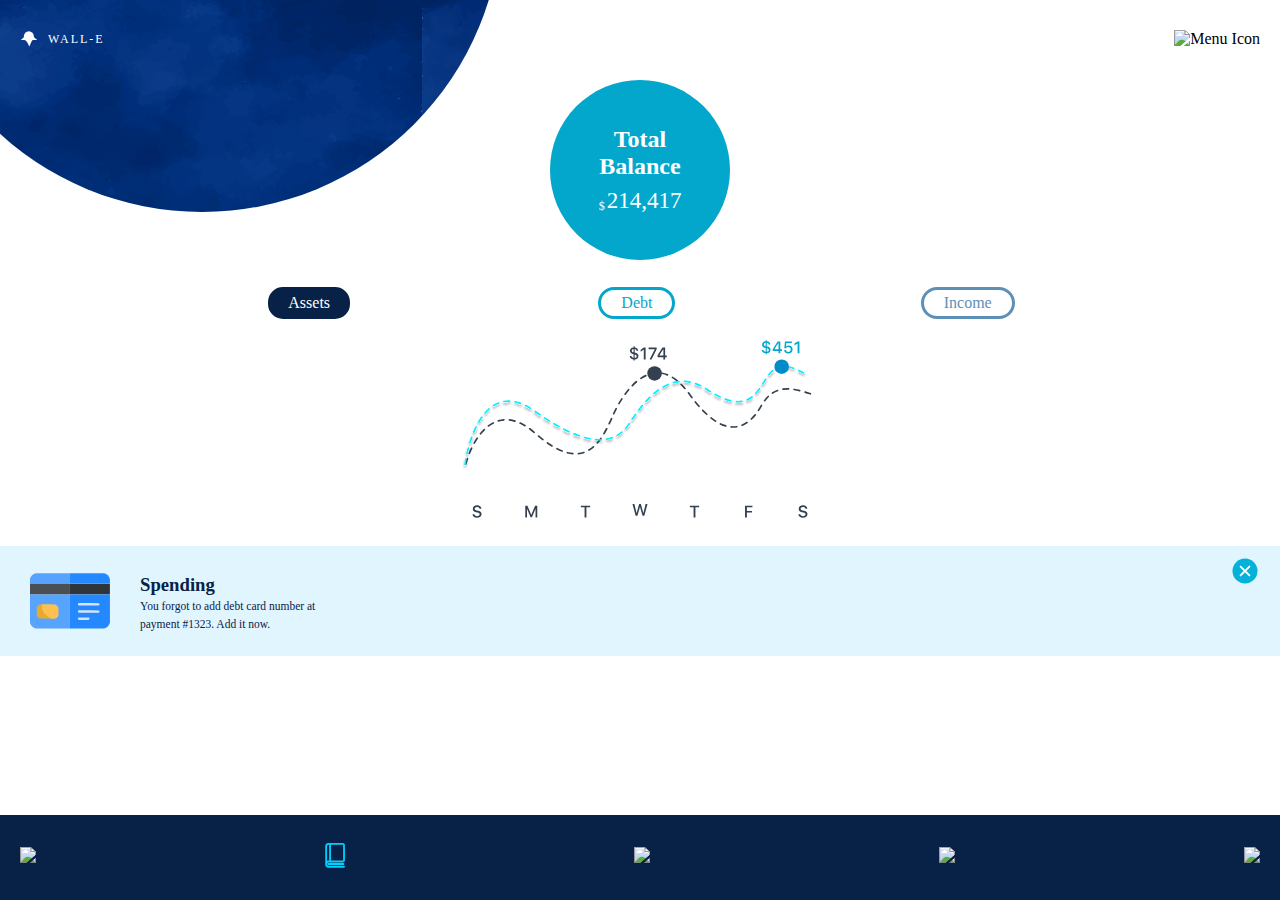
==== views/balance.html @ fe0b7c59 "release :bookmark: Balance.html" ====
<!DOCTYPE html>
<html lang="en">
<head>
    <meta charset="UTF-8">
    <meta name="viewport" content="width=device-width, initial-scale=1.0">

    <link rel="stylesheet" href="../css/balance.css">
    <title>Virtual Wallet - Balance View</title>

</head>


<body>

    <header class="header">
        <div class="header__circulo-grande"></div>
        <div class="header__logo-menu">
            <div class="logo-menu__logo">
                <img src="../storage/image/inveto-white-symbol.svg" alt="Invento Logo">
                <small>WALL-E</small>
            </div>

            <div class="logo-menu__menu">
                <img src="../storage/image/icon-line-menu-white.svg" alt="Menu Icon">
            </div>
        </div>
        <div class="header__circulo-pequeño">
            <div class="circulo-pequeño__titulo">
                <h2>Total</h2>
                <h2>Balance</h2>
            </div>

            <div class="circulo-pequeño__dinero">
                <span>$</span>
                <p>214,417</p>
            </div>
        </div>

    </header>



    <main class="main">

        <div class="financial-management">

            <div class="main__finacial-management">
                <p>Assets</p>
                <p>Debt</p>
                <p>Income</p>
                
            </div>
            
            <div class="main__finacial-management-image">
                <img src="../storage/image/graphic.svg">
            </div>
        </div>

        <article class="main__spending">

            <div class="spending__exit">
                <img src="../storage/image/x-green.svg">
            </div>


            <div class="spending__content">
                <div class="spending__card">
                    <img src="../storage/image/card.svg">
                </div>
                <div class="spending__text">
                    <h3>Spending</h3>
                    <small>You forgot to add debt card number at payment #1323. Add it now.</small>
                </div>
            </div>
        
        </article>
    </main>







    <footer class="footer">
        <ul class="footer__navigation-icons">
            <li>
                <a href="#">
                    <img src="../storage/image/white-home-footer.svg">
                </a>
            </li>

            <li>
                <a href="balance.html">
                    <img src="../storage/image/green-content-footer.svg">
                </a>
            </li>

            <li>
                <a href="./cards.html">
                    <img src="../storage/image/white-menu-footer.svg">
                </a>
            </li>

            <li>
                <a href="#">
                    <img src="../storage/image/white-bell-footer.svg">
                </a>
            </li>

            <li class="navigation-icons__user">
                <a href="../index.html">
                    <img src="../storage/image/user-white.svg">
                </a>
            </li>
        </ul>
    </footer>


</body>

</html>
---- css/balance.css ----
@import url(variables.css);
*{
    padding: 0;
    margin: 0;
    box-sizing: border-box;
}

body{
    background-color: var(--color-4)
}

.header {
    display: flex;
    flex-direction: column;
    padding-left: var(--space-layout-padding-left);
    padding-right: var(--space-layout-padding-right);
    padding-top: var(--space-layout-padding-top);
    padding-bottom: var(--space-layout-padding-bottom);
    background-color: var(--color-4);
    height: 230px;
    position: relative; /* Importante para que el círculo se posicione correctamente */
    /* overflow: hidden; */
    
}
.header__circulo-grande{
    width: 600px;
    height: 600px;
    background-image: url(../storage/image/background-texture.svg);
    background-image: cover;
    background-size: 520px;
    border-radius: 50%; /* Hace que el elemento tenga forma de círculo */
    position: absolute; /* Posicionamiento absoluto me permite que el contenido de .header__logo-menu pueda superponerse al círculo.*/
    top:-388px;
    left:-98px

}

.header__logo-menu {
    /* background-color: blue; */
    display: flex;
    justify-content: space-between;
    align-items: center;
    margin-bottom: var(--space-layout-margin-bottom);
    position: relative; /* Establezco posición relativa para que el z-index funcione */
    z-index: 1; /* Coloco el contenido por encima del círculo */

    
}


/* Estilos para el contenedor del logotipo (imagen del logotipo y nombre de la virtual wallet) */
.logo-menu__logo {
    display: flex;
    align-items: center;
    gap:10px
}

/* Estilos para la imagen del logotipo */
.logo-menu__logo img{
    width: 18px;
    height: 18px;
}

/* Estilos para el nombre de la virtual wallet que acompaña a logotipo de la compañia */
.logo-menu__logo small{
    font-family: "Roboto-Bold";
    font-size: 12px;
    color: var(--color-4);
    letter-spacing: 2px
}


.logo-menu__menu {

}


/*Estilo para las tres barras del menú que se encuentran el parte superior derecha*/
.logo-menu__menu img{
    width: 18px;
    height: 18px;
}



.header__circulo-pequeño {
    display: flex;
    flex-direction: column;
    justify-content: center;
    align-items: center;
    gap: 8px;
    width: 180px; 
    height: 180px; 
    background-color: var( --color-2);
    border-radius: 50%; /* Para que el div tenga forma de círculo */
    position: absolute;
    top: 80px; /* Lo ajusté verticalmente */
    left: 50%; /* Lo posicioné horizontalmente*/
    transform: translateX(-50%); /* Para centrar horizontalmente el círculo pequeño */
    z-index: 2; /* Para que esté sobre el círculo grande */
    color: var(--color-4)

}

.circulo-pequeño__titulo h2{
    font-family: "Roboto-Bold";
    text-align: center;
}


.circulo-pequeño__dinero{
    display: flex;
    align-items: end;
    gap:2px;
}

.circulo-pequeño__dinero p{
    font-family: "Roboto-Bold";
    font-size: 23px;
}

.circulo-pequeño__dinero span{
    font-family: "Roboto-Bold";
    font-size: 12px;
}






/*
------------------------------
ESTILOS PARA EL APARTADO MAIN
------------------------------
*/

.main {

    /* background-color: pink; */
    display: flex;
    flex-direction: column;
    margin-top: 54px;
    padding-bottom: 10px;
   

}


.financial-management{
    padding-left: var(--space-layout-padding-left);
    padding-right: var(--space-layout-padding-right);
}

.main__finacial-management {
    display: flex;
    align-items: center;
    flex-direction: row;
    justify-content: space-evenly;
}


.main__finacial-management p{
    font-family: "Roboto-Light";
    padding: 4px 20px;
    border-radius: 18px;
}
.main__finacial-management p:first-child{
    border: solid;
    background-color: var(--color-1);
    color: var(--color-4);
    padding: 7px 20px
}

.main__finacial-management p:nth-child(2){
    border: solid;
    border-color: var(--color-2);
    color: var(--color-2)
}

.main__finacial-management p:last-child{
    border: solid;
    border-color: var(--color-3);
    color: var(--color-3)
}

.main__finacial-management-image {
    margin-top: 15px;
    display: flex;
    justify-content: center;
    /* background-color: burlywood; */
}

.main__finacial-management-image img{
    width: 420px
}




.main__spending {
    margin-top: 10px;
    background-color: var(--pig-color);
    display: flex;
    flex-direction: column;
    padding: 10px;
    padding-bottom: 30px;
    height:110px
}
.spending__exit {

    display: flex;
    justify-content: flex-end;
    position: relative;
}

.spending__exit img{
    position: absolute;
    right: 10px;
    width:30px;
}

.spending__content{
    display: flex;
    justify-items: center;
    align-items: center;
    gap: 30px;
    position: absolute;

}
.spending__card {
    position: relative;
    top: 5px;
    left:20px;

}

.spending__card img{
    width:80px;

}
.spending__text {
    position: relative;
    width: 200px;
    top: 5px;
    left: 20px;
}

.spending__text h3{
    font-family: "Roboto-Bold";
    color:var(--color-1);
    
}

.spending__text small{
    font-family: "Roboto-Light";
    font-size: 11.5px;
    color:var(--color-1);

}
















/*
---------------------------------------------
ESTILOS PARA EL FOOTER
---------------------------------------------
*/



.footer {
    background-color: var(--color-1);
    display: flex;
    height: 9.5%;
    width: 100%;
    bottom: 0;
    padding-left: var(--space-layout-padding-left);
    padding-right: var(--space-layout-padding-right);
    position:absolute;

}
.footer__navigation-icons {
    /* background-color: blueviolet; */
    display: flex;
    justify-content: space-between;
    align-items: center;
    width: 100%;
    list-style: none;
}

.footer__navigation-icons li img{
    /* background-color: blue; */
    height: 25px
}
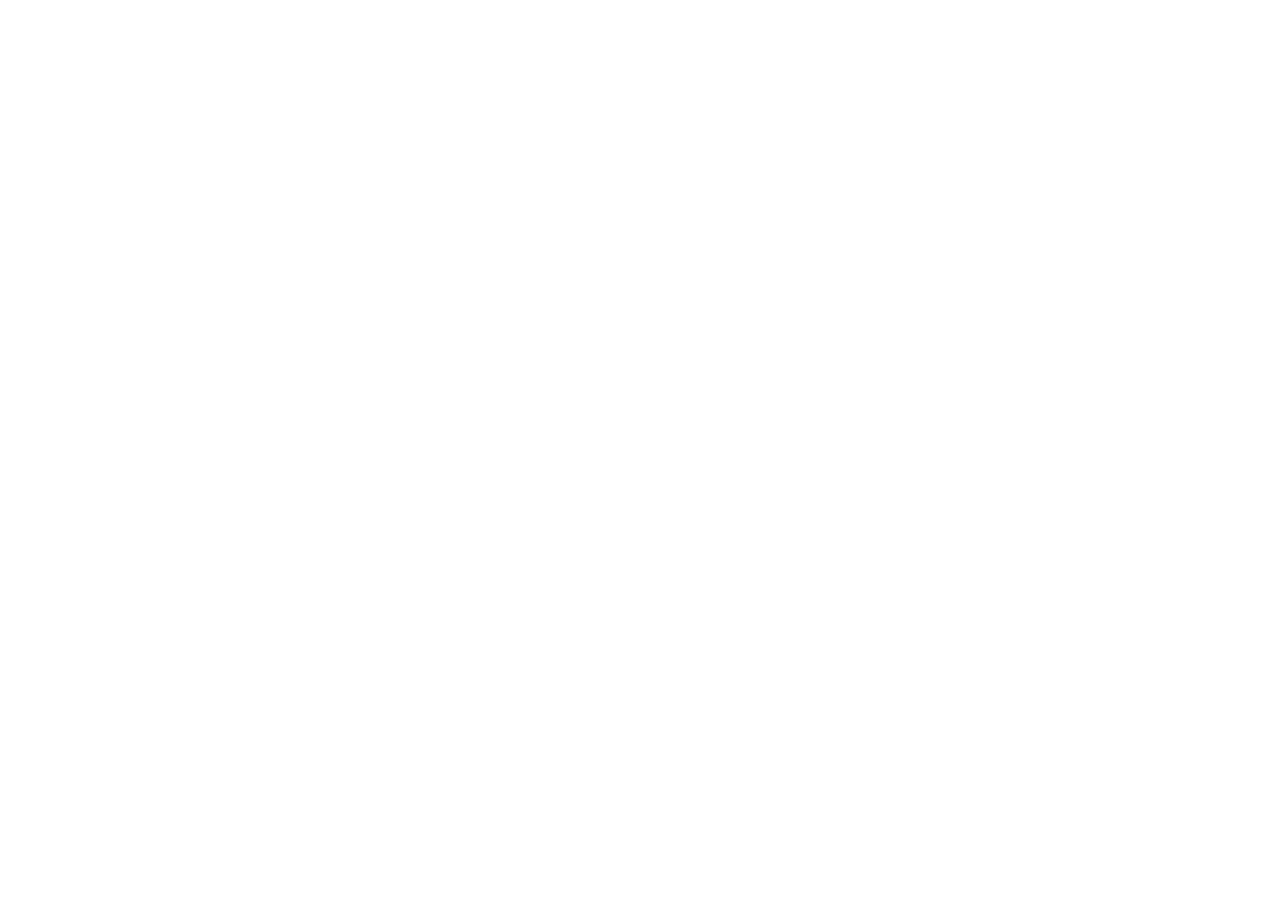
==== commit d6999093: "feat(html): :speech_balloon: General information is added to new views and HTML documents" ====
--- a/views/balance.html
+++ b/views/balance.html
@@ -4,119 +4,10 @@
     <meta charset="UTF-8">
     <meta name="viewport" content="width=device-width, initial-scale=1.0">
 
-    <link rel="stylesheet" href="../css/balance.css">
-    <title>Virtual Wallet - Balance View</title>
-
+    <link rel="stylesheet" href="/css/balance.css">
+    <title>Document</title>
 </head>
-
-
 <body>
-
-    <header class="header">
-        <div class="header__circulo-grande"></div>
-        <div class="header__logo-menu">
-            <div class="logo-menu__logo">
-                <img src="../storage/image/inveto-white-symbol.svg" alt="Invento Logo">
-                <small>WALL-E</small>
-            </div>
-
-            <div class="logo-menu__menu">
-                <img src="../storage/image/icon-line-menu-white.svg" alt="Menu Icon">
-            </div>
-        </div>
-        <div class="header__circulo-pequeño">
-            <div class="circulo-pequeño__titulo">
-                <h2>Total</h2>
-                <h2>Balance</h2>
-            </div>
-
-            <div class="circulo-pequeño__dinero">
-                <span>$</span>
-                <p>214,417</p>
-            </div>
-        </div>
-
-    </header>
-
-
-
-    <main class="main">
-
-        <div class="financial-management">
-
-            <div class="main__finacial-management">
-                <p>Assets</p>
-                <p>Debt</p>
-                <p>Income</p>
-                
-            </div>
-            
-            <div class="main__finacial-management-image">
-                <img src="../storage/image/graphic.svg">
-            </div>
-        </div>
-
-        <article class="main__spending">
-
-            <div class="spending__exit">
-                <img src="../storage/image/x-green.svg">
-            </div>
-
-
-            <div class="spending__content">
-                <div class="spending__card">
-                    <img src="../storage/image/card.svg">
-                </div>
-                <div class="spending__text">
-                    <h3>Spending</h3>
-                    <small>You forgot to add debt card number at payment #1323. Add it now.</small>
-                </div>
-            </div>
-        
-        </article>
-    </main>
-
-
-
-
-
-
-
-    <footer class="footer">
-        <ul class="footer__navigation-icons">
-            <li>
-                <a href="#">
-                    <img src="../storage/image/white-home-footer.svg">
-                </a>
-            </li>
-
-            <li>
-                <a href="balance.html">
-                    <img src="../storage/image/green-content-footer.svg">
-                </a>
-            </li>
-
-            <li>
-                <a href="./cards.html">
-                    <img src="../storage/image/white-menu-footer.svg">
-                </a>
-            </li>
-
-            <li>
-                <a href="#">
-                    <img src="../storage/image/white-bell-footer.svg">
-                </a>
-            </li>
-
-            <li class="navigation-icons__user">
-                <a href="../index.html">
-                    <img src="../storage/image/user-white.svg">
-                </a>
-            </li>
-        </ul>
-    </footer>
-
-
+    
 </body>
-
 </html>--- a/css/balance.css
+++ b/css/balance.css
@@ -3,309 +3,4 @@
     padding: 0;
     margin: 0;
     box-sizing: border-box;
-}
-
-body{
-    background-color: var(--color-4)
-}
-
-.header {
-    display: flex;
-    flex-direction: column;
-    padding-left: var(--space-layout-padding-left);
-    padding-right: var(--space-layout-padding-right);
-    padding-top: var(--space-layout-padding-top);
-    padding-bottom: var(--space-layout-padding-bottom);
-    background-color: var(--color-4);
-    height: 230px;
-    position: relative; /* Importante para que el círculo se posicione correctamente */
-    /* overflow: hidden; */
-    
-}
-.header__circulo-grande{
-    width: 600px;
-    height: 600px;
-    background-image: url(../storage/image/background-texture.svg);
-    background-image: cover;
-    background-size: 520px;
-    border-radius: 50%; /* Hace que el elemento tenga forma de círculo */
-    position: absolute; /* Posicionamiento absoluto me permite que el contenido de .header__logo-menu pueda superponerse al círculo.*/
-    top:-388px;
-    left:-98px
-
-}
-
-.header__logo-menu {
-    /* background-color: blue; */
-    display: flex;
-    justify-content: space-between;
-    align-items: center;
-    margin-bottom: var(--space-layout-margin-bottom);
-    position: relative; /* Establezco posición relativa para que el z-index funcione */
-    z-index: 1; /* Coloco el contenido por encima del círculo */
-
-    
-}
-
-
-/* Estilos para el contenedor del logotipo (imagen del logotipo y nombre de la virtual wallet) */
-.logo-menu__logo {
-    display: flex;
-    align-items: center;
-    gap:10px
-}
-
-/* Estilos para la imagen del logotipo */
-.logo-menu__logo img{
-    width: 18px;
-    height: 18px;
-}
-
-/* Estilos para el nombre de la virtual wallet que acompaña a logotipo de la compañia */
-.logo-menu__logo small{
-    font-family: "Roboto-Bold";
-    font-size: 12px;
-    color: var(--color-4);
-    letter-spacing: 2px
-}
-
-
-.logo-menu__menu {
-
-}
-
-
-/*Estilo para las tres barras del menú que se encuentran el parte superior derecha*/
-.logo-menu__menu img{
-    width: 18px;
-    height: 18px;
-}
-
-
-
-.header__circulo-pequeño {
-    display: flex;
-    flex-direction: column;
-    justify-content: center;
-    align-items: center;
-    gap: 8px;
-    width: 180px; 
-    height: 180px; 
-    background-color: var( --color-2);
-    border-radius: 50%; /* Para que el div tenga forma de círculo */
-    position: absolute;
-    top: 80px; /* Lo ajusté verticalmente */
-    left: 50%; /* Lo posicioné horizontalmente*/
-    transform: translateX(-50%); /* Para centrar horizontalmente el círculo pequeño */
-    z-index: 2; /* Para que esté sobre el círculo grande */
-    color: var(--color-4)
-
-}
-
-.circulo-pequeño__titulo h2{
-    font-family: "Roboto-Bold";
-    text-align: center;
-}
-
-
-.circulo-pequeño__dinero{
-    display: flex;
-    align-items: end;
-    gap:2px;
-}
-
-.circulo-pequeño__dinero p{
-    font-family: "Roboto-Bold";
-    font-size: 23px;
-}
-
-.circulo-pequeño__dinero span{
-    font-family: "Roboto-Bold";
-    font-size: 12px;
-}
-
-
-
-
-
-
-/*
-------------------------------
-ESTILOS PARA EL APARTADO MAIN
-------------------------------
-*/
-
-.main {
-
-    /* background-color: pink; */
-    display: flex;
-    flex-direction: column;
-    margin-top: 54px;
-    padding-bottom: 10px;
-   
-
-}
-
-
-.financial-management{
-    padding-left: var(--space-layout-padding-left);
-    padding-right: var(--space-layout-padding-right);
-}
-
-.main__finacial-management {
-    display: flex;
-    align-items: center;
-    flex-direction: row;
-    justify-content: space-evenly;
-}
-
-
-.main__finacial-management p{
-    font-family: "Roboto-Light";
-    padding: 4px 20px;
-    border-radius: 18px;
-}
-.main__finacial-management p:first-child{
-    border: solid;
-    background-color: var(--color-1);
-    color: var(--color-4);
-    padding: 7px 20px
-}
-
-.main__finacial-management p:nth-child(2){
-    border: solid;
-    border-color: var(--color-2);
-    color: var(--color-2)
-}
-
-.main__finacial-management p:last-child{
-    border: solid;
-    border-color: var(--color-3);
-    color: var(--color-3)
-}
-
-.main__finacial-management-image {
-    margin-top: 15px;
-    display: flex;
-    justify-content: center;
-    /* background-color: burlywood; */
-}
-
-.main__finacial-management-image img{
-    width: 420px
-}
-
-
-
-
-.main__spending {
-    margin-top: 10px;
-    background-color: var(--pig-color);
-    display: flex;
-    flex-direction: column;
-    padding: 10px;
-    padding-bottom: 30px;
-    height:110px
-}
-.spending__exit {
-
-    display: flex;
-    justify-content: flex-end;
-    position: relative;
-}
-
-.spending__exit img{
-    position: absolute;
-    right: 10px;
-    width:30px;
-}
-
-.spending__content{
-    display: flex;
-    justify-items: center;
-    align-items: center;
-    gap: 30px;
-    position: absolute;
-
-}
-.spending__card {
-    position: relative;
-    top: 5px;
-    left:20px;
-
-}
-
-.spending__card img{
-    width:80px;
-
-}
-.spending__text {
-    position: relative;
-    width: 200px;
-    top: 5px;
-    left: 20px;
-}
-
-.spending__text h3{
-    font-family: "Roboto-Bold";
-    color:var(--color-1);
-    
-}
-
-.spending__text small{
-    font-family: "Roboto-Light";
-    font-size: 11.5px;
-    color:var(--color-1);
-
-}
-
-
-
-
-
-
-
-
-
-
-
-
-
-
-
-
-/*
----------------------------------------------
-ESTILOS PARA EL FOOTER
----------------------------------------------
-*/
-
-
-
-.footer {
-    background-color: var(--color-1);
-    display: flex;
-    height: 9.5%;
-    width: 100%;
-    bottom: 0;
-    padding-left: var(--space-layout-padding-left);
-    padding-right: var(--space-layout-padding-right);
-    position:absolute;
-
-}
-.footer__navigation-icons {
-    /* background-color: blueviolet; */
-    display: flex;
-    justify-content: space-between;
-    align-items: center;
-    width: 100%;
-    list-style: none;
-}
-
-.footer__navigation-icons li img{
-    /* background-color: blue; */
-    height: 25px
-}
-
-
-
+}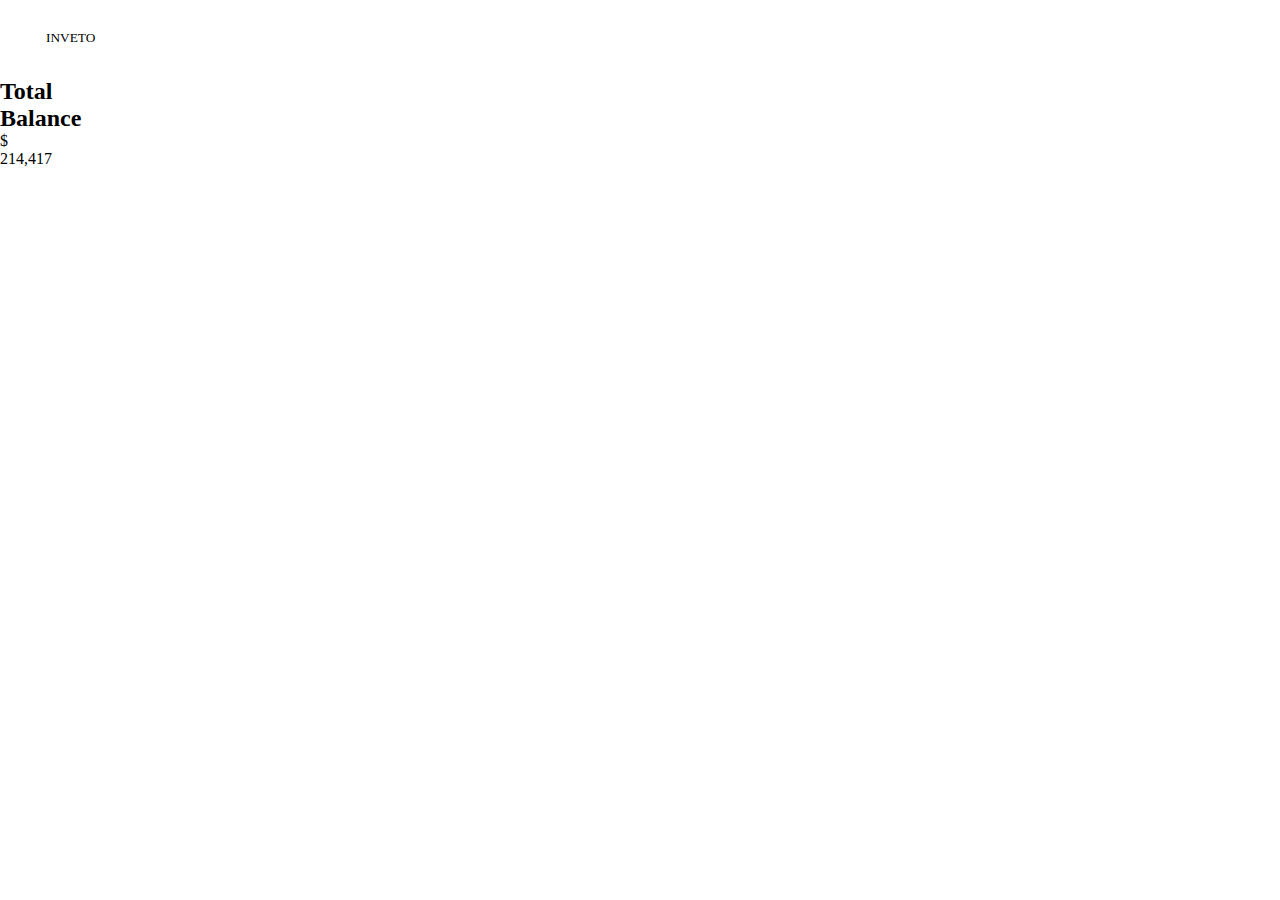
==== commit 1a938d38: "feat(html): :white_check_mark: Complete header structure in balance.html" ====
--- a/views/balance.html
+++ b/views/balance.html
@@ -5,9 +5,39 @@
     <meta name="viewport" content="width=device-width, initial-scale=1.0">
 
     <link rel="stylesheet" href="/css/balance.css">
-    <title>Document</title>
+    <title>Virtual Wallet - Balance View</title>
+
 </head>
+
+
 <body>
-    
+
+    <header class="header">
+        <div class="header__circulo-grande"></div>
+        <div class="header__logo-menu">
+            <div class="logo-menu__logo">
+                <img src="/storage/image/inveto-white-symbol.svg" alt="Invento Logo">
+                <small>INVETO</small>
+            </div>
+
+            <div class="logo-menu__menu">
+                <img src="/storage/image/icon-line-menu-white.svg" alt="Menu Icon">
+            </div>
+        </div>
+        <div class="header__circulo-pequeño">
+            <div class="circulo-pequeño__titulo">
+                <h2>Total</h2>
+                <h2>Balance</h2>
+            </div>
+
+            <div class="circulo-pequeño__dinero">
+                <span>$</span>
+                <p>214,417</p>
+            </div>
+        </div>
+
+    </header>
+
 </body>
+
 </html>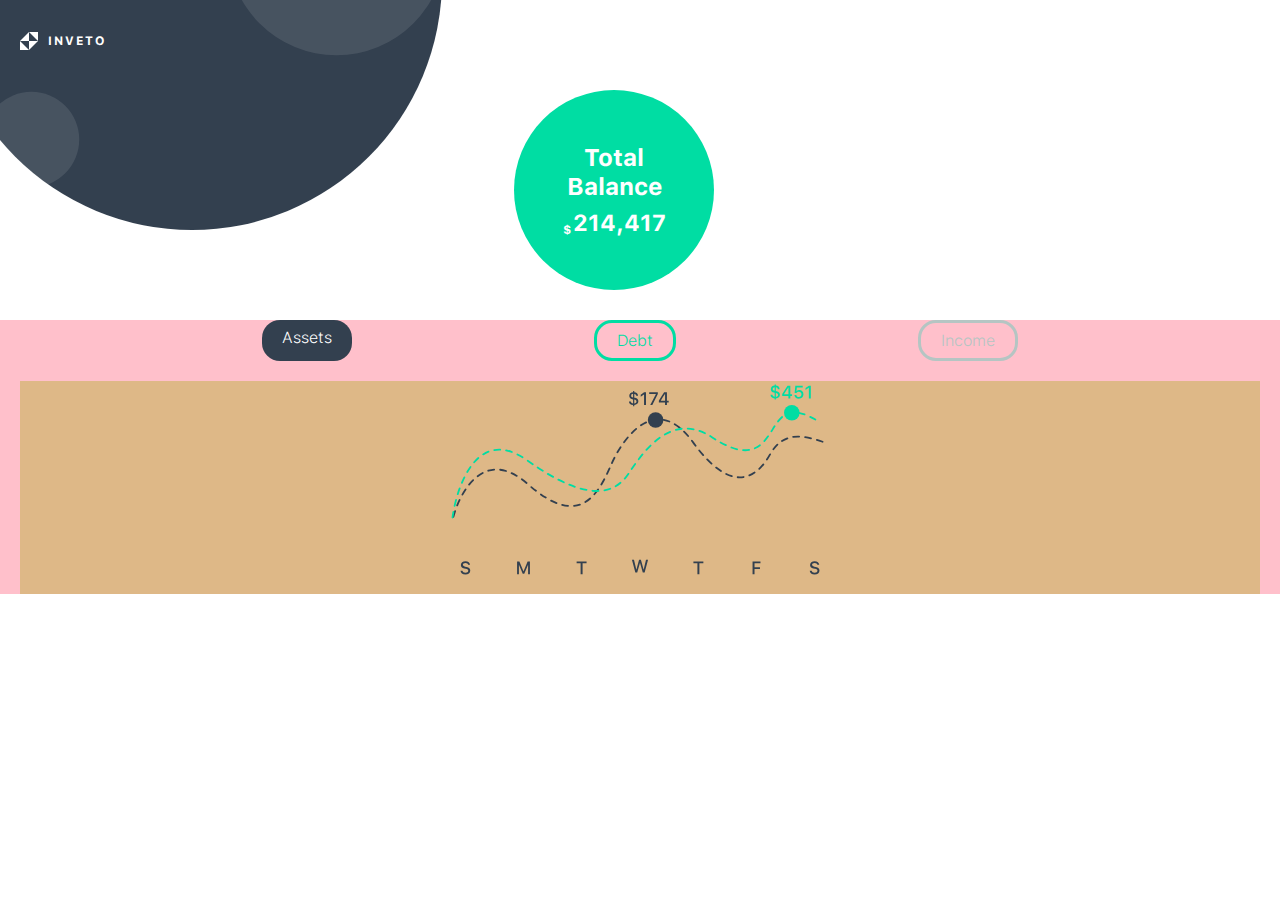
==== commit df1d5fe0: "feat(html): :construction: Structure in main section" ====
--- a/views/balance.html
+++ b/views/balance.html
@@ -38,6 +38,25 @@
 
     </header>
 
+
+
+    <main class="main">
+        <div class="main__finacial-management">
+            <p>Assets</p>
+            <p>Debt</p>
+            <p>Income</p>
+
+        </div>
+
+        <div class="main__finacial-management-image">
+            <img src="/storage/image/graphic.svg">
+        </div>
+    </main>
+
+
+
+
+
 </body>
 
 </html>--- a/css/balance.css
+++ b/css/balance.css
@@ -3,4 +3,186 @@
     padding: 0;
     margin: 0;
     box-sizing: border-box;
+}
+
+body{
+    background-color: var(--color-4)
+}
+
+.header {
+    display: flex;
+    flex-direction: column;
+    padding-left: var(--space-layout-padding-left);
+    padding-right: var(--space-layout-padding-right);
+    padding-top: var(--space-layout-padding-top);
+    padding-bottom: var(--space-layout-padding-bottom);
+    background-color: var(--color-4);
+    height: 230px;
+    position: relative; /* Importante para que el círculo se posicione correctamente */
+    /* overflow: hidden; */
+    
+}
+.header__circulo-grande{
+    width: 500px;
+    height: 500px;
+    background-color: var(--color-1);
+    background-image: url(/storage/image/balance-background-texture.svg);
+    background-size: cover;
+    border-radius: 50%; /* Hace que el elemento tenga forma de círculo */
+    position: absolute; /* Posicionamiento absoluto me permite que el contenido de .header__logo-menu pueda superponerse al círculo.*/
+    top:-270px;
+    left:-58px
+
+}
+
+.header__logo-menu {
+    /* background-color: blue; */
+    display: flex;
+    justify-content: space-between;
+    align-items: center;
+    margin-bottom: var(--space-layout-margin-bottom);
+    position: relative; /* Establezco posición relativa para que el z-index funcione */
+    z-index: 1; /* Coloco el contenido por encima del círculo */
+
+    
+}
+
+
+/* Estilos para el contenedor del logotipo (imagen del logotipo y nombre de la virtual wallet) */
+.logo-menu__logo {
+    display: flex;
+    align-items: center;
+    gap:10px
+}
+
+/* Estilos para la imagen del logotipo */
+.logo-menu__logo img{
+    width: 18px;
+    height: 18px;
+}
+
+/* Estilos para el nombre de la virtual wallet que acompaña a logotipo de la compañia */
+.logo-menu__logo small{
+    font-family: "SF-Pro-Text-Bold";
+    font-size: 12px;
+    color: var(--color-4);
+    letter-spacing: 2px
+}
+
+
+.logo-menu__menu {
+
+}
+
+
+/*Estilo para las tres barras del menú que se encuentran el parte superior derecha*/
+.logo-menu__menu img{
+    width: 18px;
+    height: 18px;
+}
+
+
+
+.header__circulo-pequeño {
+    display: flex;
+    flex-direction: column;
+    justify-content: center;
+    align-items: center;
+    gap: 8px;
+    width: 200px; 
+    height: 200px; 
+    background-color: var( --color-2);
+    border-radius: 50%; /* Para que el div tenga forma de círculo */
+    position: absolute;
+    top: 90px; /* Lo ajusta verticalmente */
+    left: 48%; /* Lo posiciona horizontalmente*/
+    transform: translateX(-50%); /* Para centrar  horizontalmente el círculo pequeño */
+    z-index: 2; /* Para que esté sobre el círculo grande */
+    color: var(--color-4)
+
+}
+
+.circulo-pequeño__titulo h2{
+    font-family: "SF-Pro-Text-Bold";
+    text-align: center;
+}
+
+
+.circulo-pequeño__dinero{
+    display: flex;
+    align-items: end;
+    gap:2px;
+}
+
+.circulo-pequeño__dinero p{
+    font-family: "SF-Pro-Text-Bold";
+    font-size: 23px;
+}
+
+.circulo-pequeño__dinero span{
+    font-family: "SF-Pro-Text-Bold";
+    font-size: 12px;
+}
+
+
+
+
+
+
+/*
+------------------------------
+ESTILOS PARA EL APARTADO MAIN
+------------------------------
+*/
+
+.main {
+    background-color: pink;
+    display: flex;
+    flex-direction: column;
+    margin-top: 90px;
+    padding-left: var(--space-layout-padding-left);
+    padding-right: var(--space-layout-padding-right);
+
+}
+.main__finacial-management {
+    display: flex;
+    flex-direction: row;
+    justify-content: space-evenly;
+    
+
+}
+
+
+.main__finacial-management p{
+    font-family: "SF-Pro-Text-Light";
+    padding: 8px 20px;
+
+    border-radius: 18px;
+}
+.main__finacial-management p:first-child{
+    background-color: var(--color-1);
+    color: var(--color-4)
+}
+
+.main__finacial-management p:nth-child(2){
+    border: solid;
+    border-color: var(--color-2);
+    color: var(--color-2)
+}
+
+.main__finacial-management p:last-child{
+    border: solid;
+    border-color: var(--color-3);
+    color: var(--color-3)
+}
+
+.main__finacial-management-image {
+    margin-top: 20px;
+    display: flex;
+    justify-content: center;
+    background-color: burlywood;
+}
+
+.main__finacial-management-image img{
+    width: 450px
 }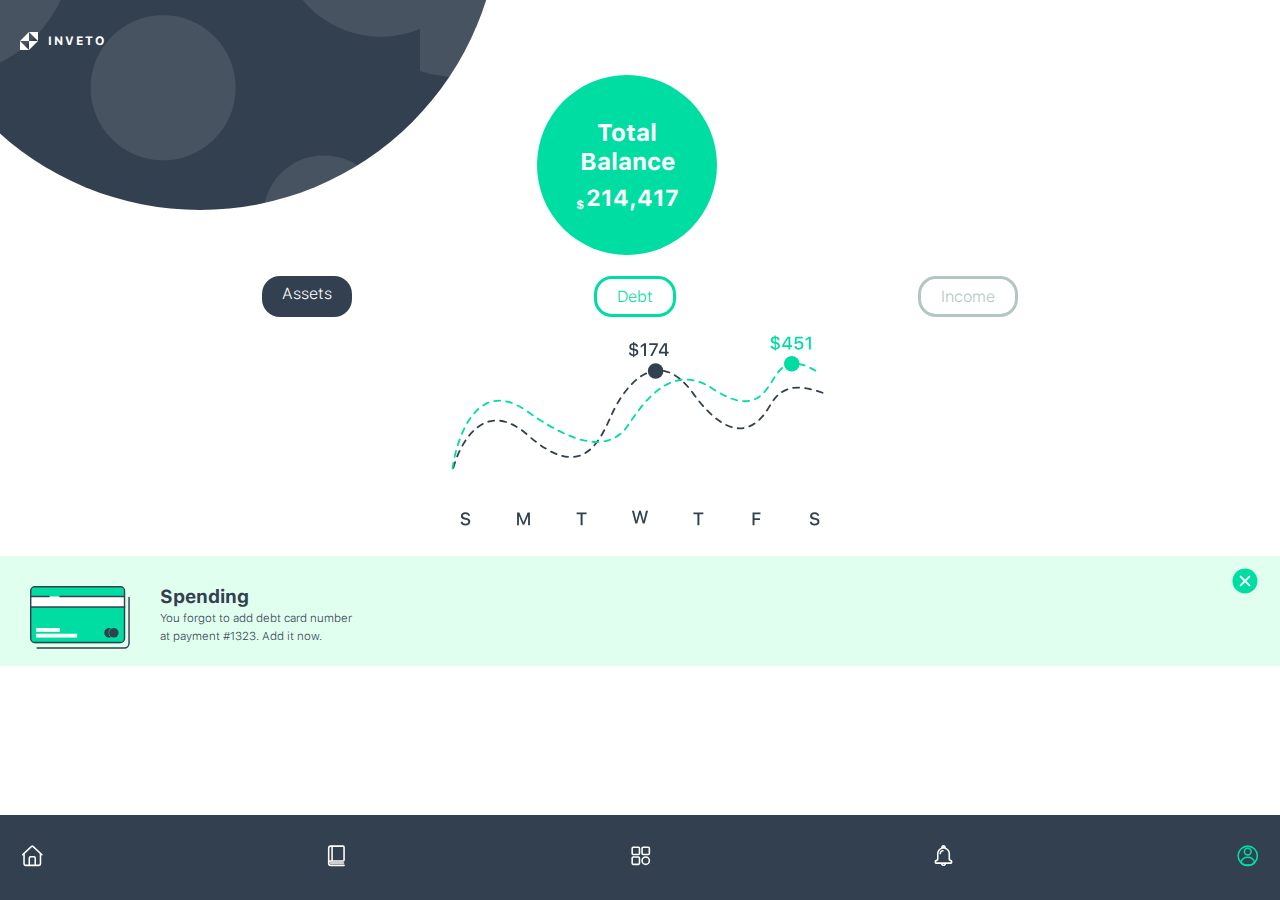
==== commit d6916501: "feat(css): :white_check_mark: Complete structure in balance.css" ====
--- a/views/balance.html
+++ b/views/balance.html
@@ -41,22 +41,82 @@
 
 
     <main class="main">
-        <div class="main__finacial-management">
-            <p>Assets</p>
-            <p>Debt</p>
-            <p>Income</p>
 
+        <div class="financial-management">
+
+            <div class="main__finacial-management">
+                <p>Assets</p>
+                <p>Debt</p>
+                <p>Income</p>
+                
+            </div>
+            
+            <div class="main__finacial-management-image">
+                <img src="/storage/image/graphic.svg">
+            </div>
         </div>
 
-        <div class="main__finacial-management-image">
-            <img src="/storage/image/graphic.svg">
-        </div>
+        <article class="main__spending">
+
+            <div class="spending__exit">
+                <img src="/storage/image/x-green.svg">
+            </div>
+
+
+            <div class="spending__content">
+                <div class="spending__card">
+                    <img src="/storage/image/card.svg">
+                </div>
+                <div class="spending__text">
+                    <h3>Spending</h3>
+                    <small>You forgot to add debt card number at payment #1323. Add it now.</small>
+                </div>
+            </div>
+        
+        </article>
     </main>
 
 
 
 
 
+
+
+    <footer class="footer">
+        <ul class="footer__navigation-icons">
+            <li>
+                <a href="#">
+                    <img src="/storage/image/white-home-footer.svg">
+                </a>
+            </li>
+
+            <li>
+                <a href="balance.html">
+                    <img src="/storage/image/white-content-footer.svg">
+                </a>
+            </li>
+
+            <li>
+                <a href="cards.html">
+                    <img src="/storage/image/white-menu-footer.svg">
+                </a>
+            </li>
+
+            <li>
+                <a href="#">
+                    <img src="/storage/image/white-bell-footer.svg">
+                </a>
+            </li>
+
+            <li class="navigation-icons__user">
+                <a href="../index.html">
+                    <img src="/storage/image/green-user-footer.svg">
+                </a>
+            </li>
+        </ul>
+    </footer>
+
+
 </body>
 
 </html>--- a/css/balance.css
+++ b/css/balance.css
@@ -23,15 +23,16 @@
     
 }
 .header__circulo-grande{
-    width: 500px;
-    height: 500px;
+    width: 600px;
+    height: 600px;
     background-color: var(--color-1);
     background-image: url(/storage/image/balance-background-texture.svg);
-    background-size: cover;
+    background-image: cover;
+    background-size: 520px;
     border-radius: 50%; /* Hace que el elemento tenga forma de círculo */
     position: absolute; /* Posicionamiento absoluto me permite que el contenido de .header__logo-menu pueda superponerse al círculo.*/
-    top:-270px;
-    left:-58px
+    top:-390px;
+    left:-100px
 
 }
 
@@ -89,13 +90,13 @@
     justify-content: center;
     align-items: center;
     gap: 8px;
-    width: 200px; 
-    height: 200px; 
+    width: 180px; 
+    height: 180px; 
     background-color: var( --color-2);
     border-radius: 50%; /* Para que el div tenga forma de círculo */
     position: absolute;
-    top: 90px; /* Lo ajusta verticalmente */
-    left: 48%; /* Lo posiciona horizontalmente*/
+    top: 75px; /* Lo ajusta verticalmente */
+    left: 49%; /* Lo posiciona horizontalmente*/
     transform: translateX(-50%); /* Para centrar  horizontalmente el círculo pequeño */
     z-index: 2; /* Para que esté sobre el círculo grande */
     color: var(--color-4)
@@ -136,19 +137,28 @@
 */
 
 .main {
-    background-color: pink;
+
+    /* background-color: pink; */
     display: flex;
     flex-direction: column;
-    margin-top: 90px;
+    margin-top: 46px;
+    padding-bottom: 10px;
+   
+
+}
+
+
+.financial-management{
     padding-left: var(--space-layout-padding-left);
     padding-right: var(--space-layout-padding-right);
-
-}
+}
+
 .main__finacial-management {
     display: flex;
     flex-direction: row;
     justify-content: space-evenly;
-    
+
+
 
 }
 
@@ -177,12 +187,127 @@
 }
 
 .main__finacial-management-image {
-    margin-top: 20px;
+    margin-top: 15px;
     display: flex;
     justify-content: center;
-    background-color: burlywood;
+    /* background-color: burlywood; */
 }
 
 .main__finacial-management-image img{
     width: 450px
-}+}
+
+
+
+
+.main__spending {
+    margin-top: 11px;
+    background-color: var(--pig-color);
+    display: flex;
+    flex-direction: column;
+    padding: 10px;
+    padding-bottom: 20px;
+    height:110px
+}
+.spending__exit {
+
+    display: flex;
+    justify-content: flex-end;
+    position: relative;
+}
+
+.spending__exit img{
+    position: absolute;
+    right: 10px;
+    width:30px;
+}
+
+.spending__content{
+    display: flex;
+    justify-items: center;
+    align-items: center;
+    gap: 30px;
+    position: absolute;
+
+}
+.spending__card {
+    position: relative;
+    top: 20px;
+    left:20px;
+
+}
+
+.spending__card img{
+    width:100px;
+
+}
+.spending__text {
+    position: relative;
+    width: 200px;
+    top: 15px;
+    left: 20px;
+}
+
+.spending__text h3{
+    font-family: "SF-Pro-Text-Bold";
+    color:var(--color-1);
+    
+}
+
+.spending__text small{
+    font-family: "SF-Pro-Text-Light";
+    font-size: 11.5px;
+    color:var(--color-1);
+
+}
+
+
+
+
+
+
+
+
+
+
+
+
+
+
+
+
+/*
+---------------------------------------------
+ESTILOS PARA EL FOOTER
+---------------------------------------------
+*/
+
+
+
+.footer {
+    background-color: var(--color-1);
+    display: flex;
+    height: 9.5%;
+    width: 100%;
+    bottom: 0;
+    padding-left: var(--space-layout-padding-left);
+    padding-right: var(--space-layout-padding-right);
+    position:absolute;
+
+}
+.footer__navigation-icons {
+    /* background-color: blueviolet; */
+    display: flex;
+    justify-content: space-between;
+    align-items: center;
+    width: 100%;
+    list-style: none;
+}
+
+.footer__navigation-icons li img{
+    /* background-color: blue; */
+    height: 25px
+}
+
+
+
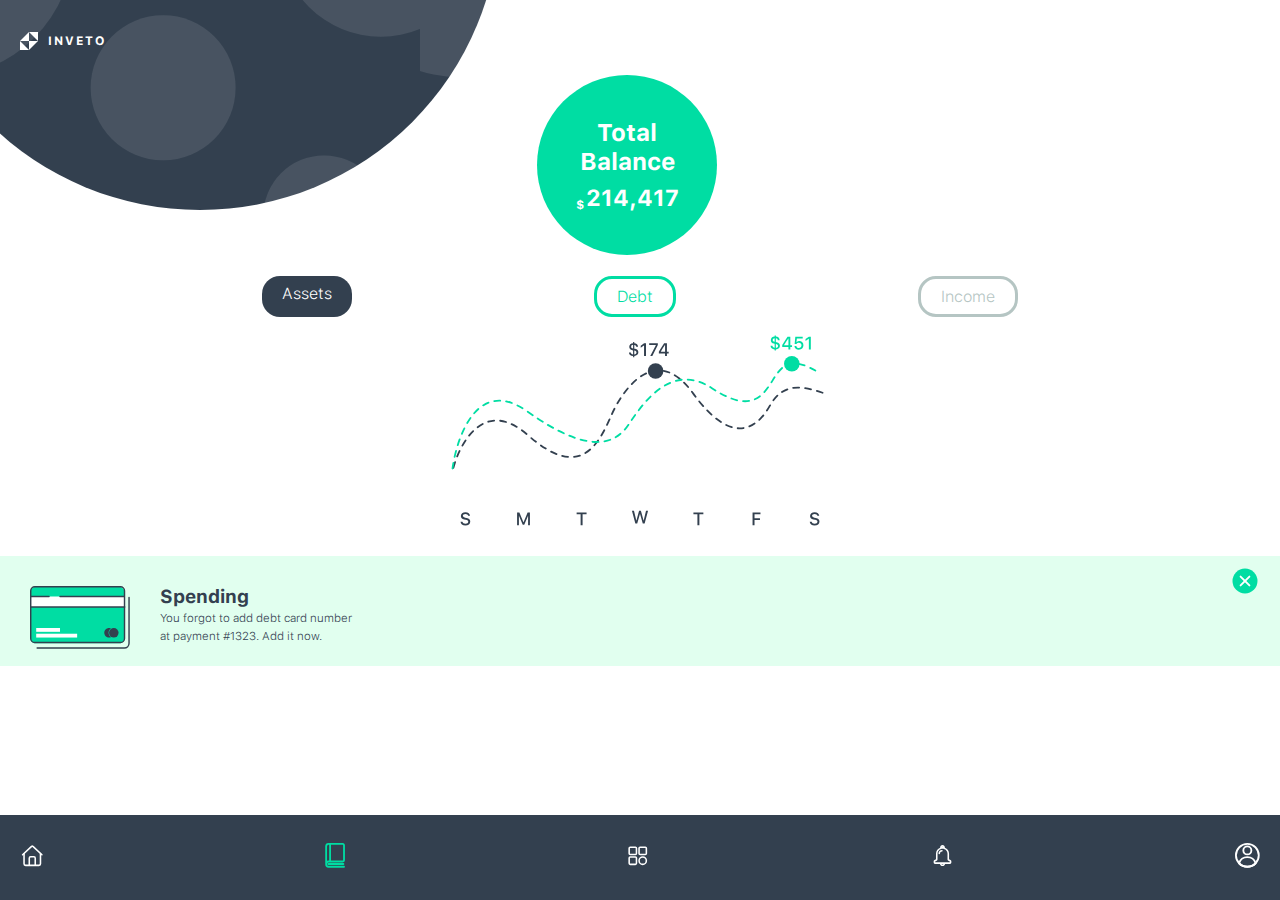
==== commit b906f813: "feat: :lipstick: Icons are added" ====
--- a/views/balance.html
+++ b/views/balance.html
@@ -92,7 +92,7 @@
 
             <li>
                 <a href="balance.html">
-                    <img src="/storage/image/white-content-footer.svg">
+                    <img src="/storage/image/green-content-footer.svg">
                 </a>
             </li>
 
@@ -110,7 +110,7 @@
 
             <li class="navigation-icons__user">
                 <a href="../index.html">
-                    <img src="/storage/image/green-user-footer.svg">
+                    <img src="/storage/image/user-white.svg">
                 </a>
             </li>
         </ul>
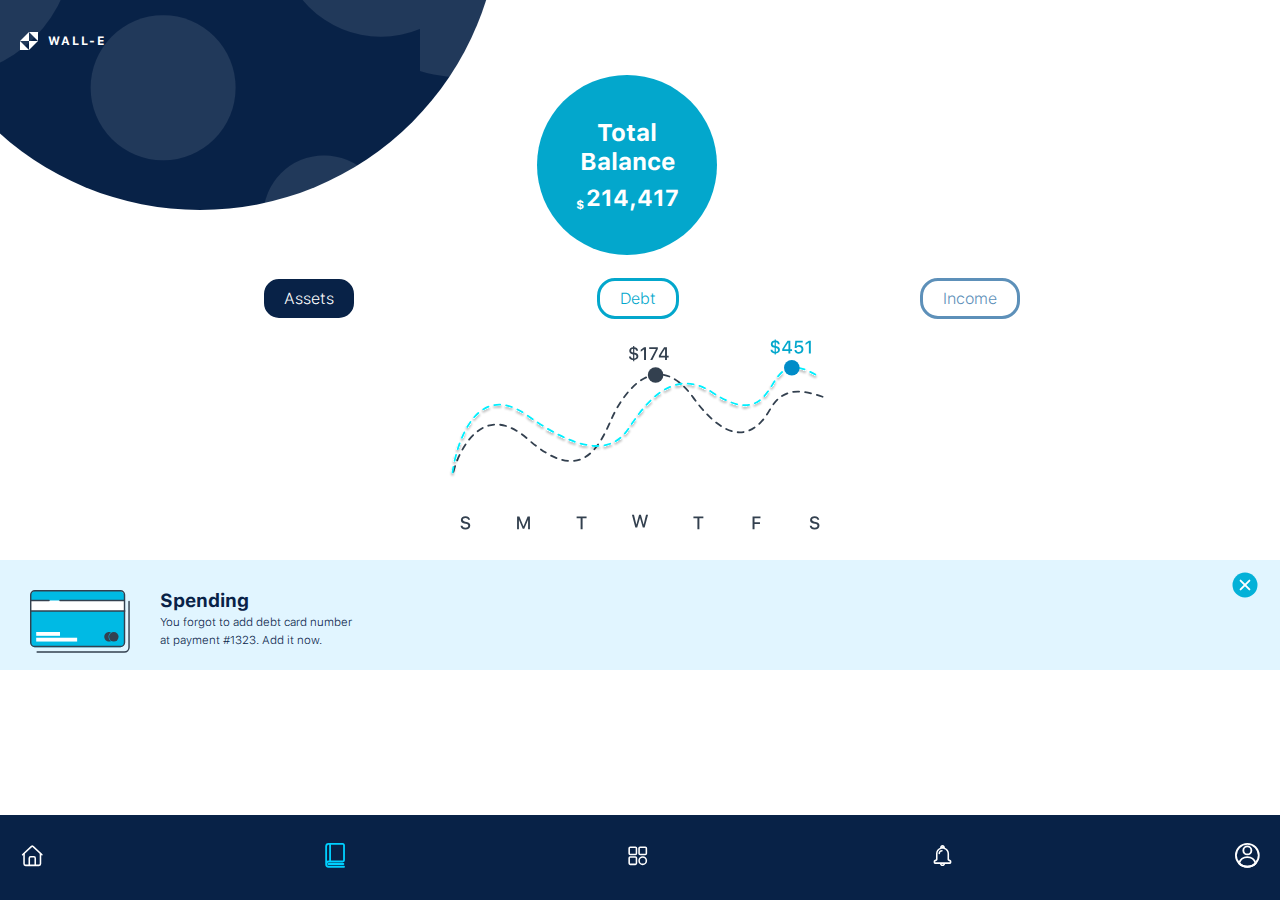
==== commit d44ab317: "feat: :speech_balloon: Names are changed in the virtual wallet" ====
--- a/views/balance.html
+++ b/views/balance.html
@@ -17,7 +17,7 @@
         <div class="header__logo-menu">
             <div class="logo-menu__logo">
                 <img src="/storage/image/inveto-white-symbol.svg" alt="Invento Logo">
-                <small>INVETO</small>
+                <small>WALL-E</small>
             </div>
 
             <div class="logo-menu__menu">
--- a/css/balance.css
+++ b/css/balance.css
@@ -155,23 +155,22 @@
 
 .main__finacial-management {
     display: flex;
+    align-items: center;
     flex-direction: row;
     justify-content: space-evenly;
-
-
-
 }
 
 
 .main__finacial-management p{
     font-family: "SF-Pro-Text-Light";
     padding: 8px 20px;
-
     border-radius: 18px;
 }
 .main__finacial-management p:first-child{
+    border: solid;
     background-color: var(--color-1);
-    color: var(--color-4)
+    color: var(--color-4);
+    padding: 10px 20px
 }
 
 .main__finacial-management p:nth-child(2){
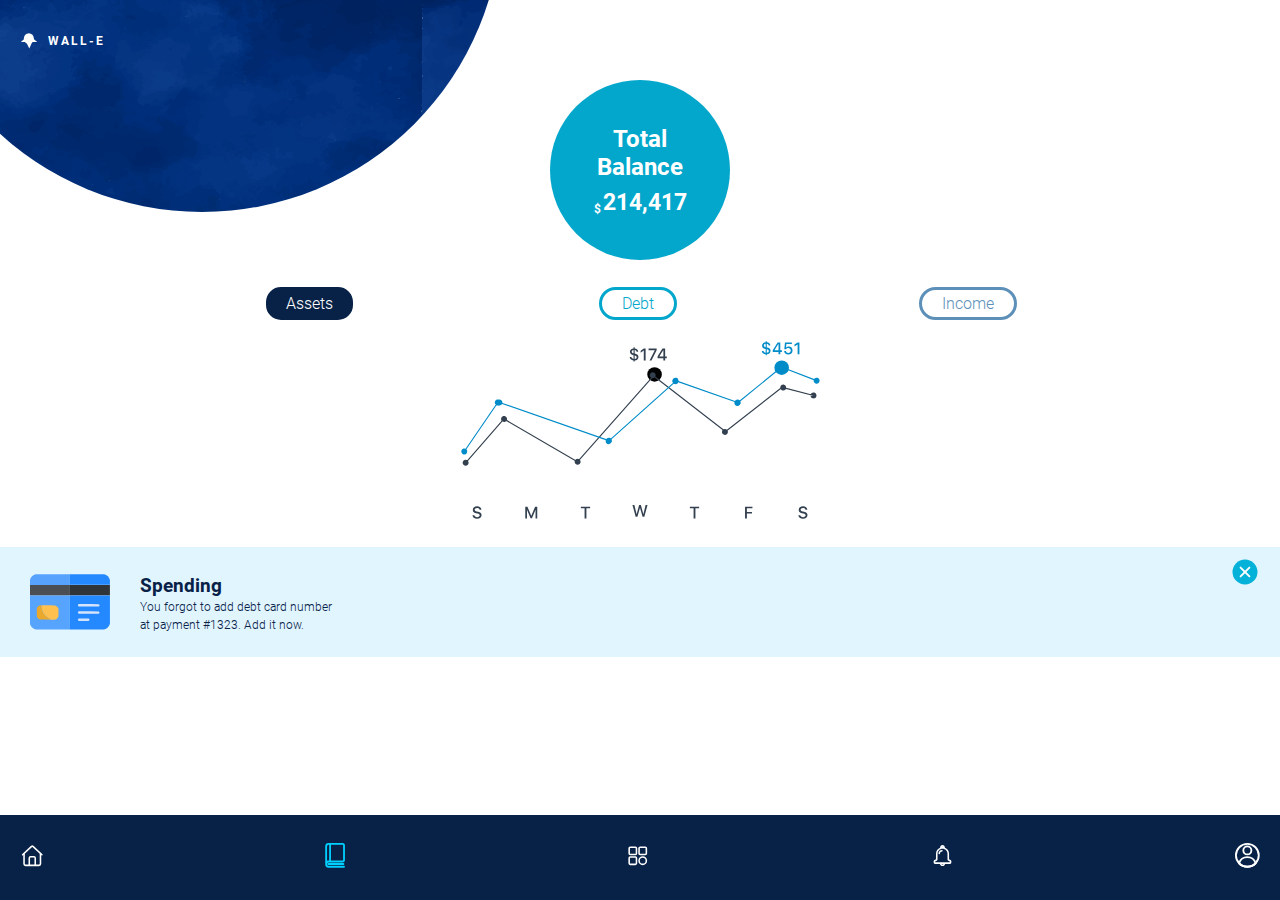
==== commit 097e51d6: "fix: :adhesive_bandage: URLs and hyperlinks are fixed" ====
--- a/views/balance.html
+++ b/views/balance.html
@@ -4,7 +4,7 @@
     <meta charset="UTF-8">
     <meta name="viewport" content="width=device-width, initial-scale=1.0">
 
-    <link rel="stylesheet" href="/css/balance.css">
+    <link rel="stylesheet" href="../css/balance.css">
     <title>Virtual Wallet - Balance View</title>
 
 </head>
@@ -16,12 +16,12 @@
         <div class="header__circulo-grande"></div>
         <div class="header__logo-menu">
             <div class="logo-menu__logo">
-                <img src="/storage/image/inveto-white-symbol.svg" alt="Invento Logo">
+                <img src="../storage/image/inveto-white-symbol.svg" alt="Invento Logo">
                 <small>WALL-E</small>
             </div>
 
             <div class="logo-menu__menu">
-                <img src="/storage/image/icon-line-menu-white.svg" alt="Menu Icon">
+                <img src="../storage/image/icon-line-menu-white.svg" alt="Menu Icon">
             </div>
         </div>
         <div class="header__circulo-pequeño">
@@ -52,20 +52,20 @@
             </div>
             
             <div class="main__finacial-management-image">
-                <img src="/storage/image/graphic.svg">
+                <img src="../storage/image/graphic.svg">
             </div>
         </div>
 
         <article class="main__spending">
 
             <div class="spending__exit">
-                <img src="/storage/image/x-green.svg">
+                <img src="../storage/image/x-green.svg">
             </div>
 
 
             <div class="spending__content">
                 <div class="spending__card">
-                    <img src="/storage/image/card.svg">
+                    <img src="../storage/image/card.svg">
                 </div>
                 <div class="spending__text">
                     <h3>Spending</h3>
@@ -86,31 +86,31 @@
         <ul class="footer__navigation-icons">
             <li>
                 <a href="#">
-                    <img src="/storage/image/white-home-footer.svg">
+                    <img src="../storage/image/white-home-footer.svg">
                 </a>
             </li>
 
             <li>
                 <a href="balance.html">
-                    <img src="/storage/image/green-content-footer.svg">
+                    <img src="../storage/image/green-content-footer.svg">
                 </a>
             </li>
 
             <li>
-                <a href="cards.html">
-                    <img src="/storage/image/white-menu-footer.svg">
+                <a href="./cards.html">
+                    <img src="../storage/image/white-menu-footer.svg">
                 </a>
             </li>
 
             <li>
                 <a href="#">
-                    <img src="/storage/image/white-bell-footer.svg">
+                    <img src="../storage/image/white-bell-footer.svg">
                 </a>
             </li>
 
             <li class="navigation-icons__user">
                 <a href="../index.html">
-                    <img src="/storage/image/user-white.svg">
+                    <img src="../storage/image/user-white.svg">
                 </a>
             </li>
         </ul>
--- a/css/balance.css
+++ b/css/balance.css
@@ -25,14 +25,13 @@
 .header__circulo-grande{
     width: 600px;
     height: 600px;
-    background-color: var(--color-1);
-    background-image: url(/storage/image/balance-background-texture.svg);
+    background-image: url(/storage/image/background-texture.svg);
     background-image: cover;
     background-size: 520px;
     border-radius: 50%; /* Hace que el elemento tenga forma de círculo */
     position: absolute; /* Posicionamiento absoluto me permite que el contenido de .header__logo-menu pueda superponerse al círculo.*/
-    top:-390px;
-    left:-100px
+    top:-388px;
+    left:-98px
 
 }
 
@@ -64,7 +63,7 @@
 
 /* Estilos para el nombre de la virtual wallet que acompaña a logotipo de la compañia */
 .logo-menu__logo small{
-    font-family: "SF-Pro-Text-Bold";
+    font-family: "Roboto-Bold";
     font-size: 12px;
     color: var(--color-4);
     letter-spacing: 2px
@@ -95,16 +94,16 @@
     background-color: var( --color-2);
     border-radius: 50%; /* Para que el div tenga forma de círculo */
     position: absolute;
-    top: 75px; /* Lo ajusta verticalmente */
-    left: 49%; /* Lo posiciona horizontalmente*/
-    transform: translateX(-50%); /* Para centrar  horizontalmente el círculo pequeño */
+    top: 80px; /* Lo ajusté verticalmente */
+    left: 50%; /* Lo posicioné horizontalmente*/
+    transform: translateX(-50%); /* Para centrar horizontalmente el círculo pequeño */
     z-index: 2; /* Para que esté sobre el círculo grande */
     color: var(--color-4)
 
 }
 
 .circulo-pequeño__titulo h2{
-    font-family: "SF-Pro-Text-Bold";
+    font-family: "Roboto-Bold";
     text-align: center;
 }
 
@@ -116,12 +115,12 @@
 }
 
 .circulo-pequeño__dinero p{
-    font-family: "SF-Pro-Text-Bold";
+    font-family: "Roboto-Bold";
     font-size: 23px;
 }
 
 .circulo-pequeño__dinero span{
-    font-family: "SF-Pro-Text-Bold";
+    font-family: "Roboto-Bold";
     font-size: 12px;
 }
 
@@ -141,7 +140,7 @@
     /* background-color: pink; */
     display: flex;
     flex-direction: column;
-    margin-top: 46px;
+    margin-top: 54px;
     padding-bottom: 10px;
    
 
@@ -162,15 +161,15 @@
 
 
 .main__finacial-management p{
-    font-family: "SF-Pro-Text-Light";
-    padding: 8px 20px;
+    font-family: "Roboto-Light";
+    padding: 4px 20px;
     border-radius: 18px;
 }
 .main__finacial-management p:first-child{
     border: solid;
     background-color: var(--color-1);
     color: var(--color-4);
-    padding: 10px 20px
+    padding: 7px 20px
 }
 
 .main__finacial-management p:nth-child(2){
@@ -193,19 +192,19 @@
 }
 
 .main__finacial-management-image img{
-    width: 450px
+    width: 420px
 }
 
 
 
 
 .main__spending {
-    margin-top: 11px;
+    margin-top: 10px;
     background-color: var(--pig-color);
     display: flex;
     flex-direction: column;
     padding: 10px;
-    padding-bottom: 20px;
+    padding-bottom: 30px;
     height:110px
 }
 .spending__exit {
@@ -231,30 +230,30 @@
 }
 .spending__card {
     position: relative;
-    top: 20px;
+    top: 5px;
     left:20px;
 
 }
 
 .spending__card img{
-    width:100px;
+    width:80px;
 
 }
 .spending__text {
     position: relative;
     width: 200px;
-    top: 15px;
+    top: 5px;
     left: 20px;
 }
 
 .spending__text h3{
-    font-family: "SF-Pro-Text-Bold";
+    font-family: "Roboto-Bold";
     color:var(--color-1);
     
 }
 
 .spending__text small{
-    font-family: "SF-Pro-Text-Light";
+    font-family: "Roboto-Light";
     font-size: 11.5px;
     color:var(--color-1);
 
